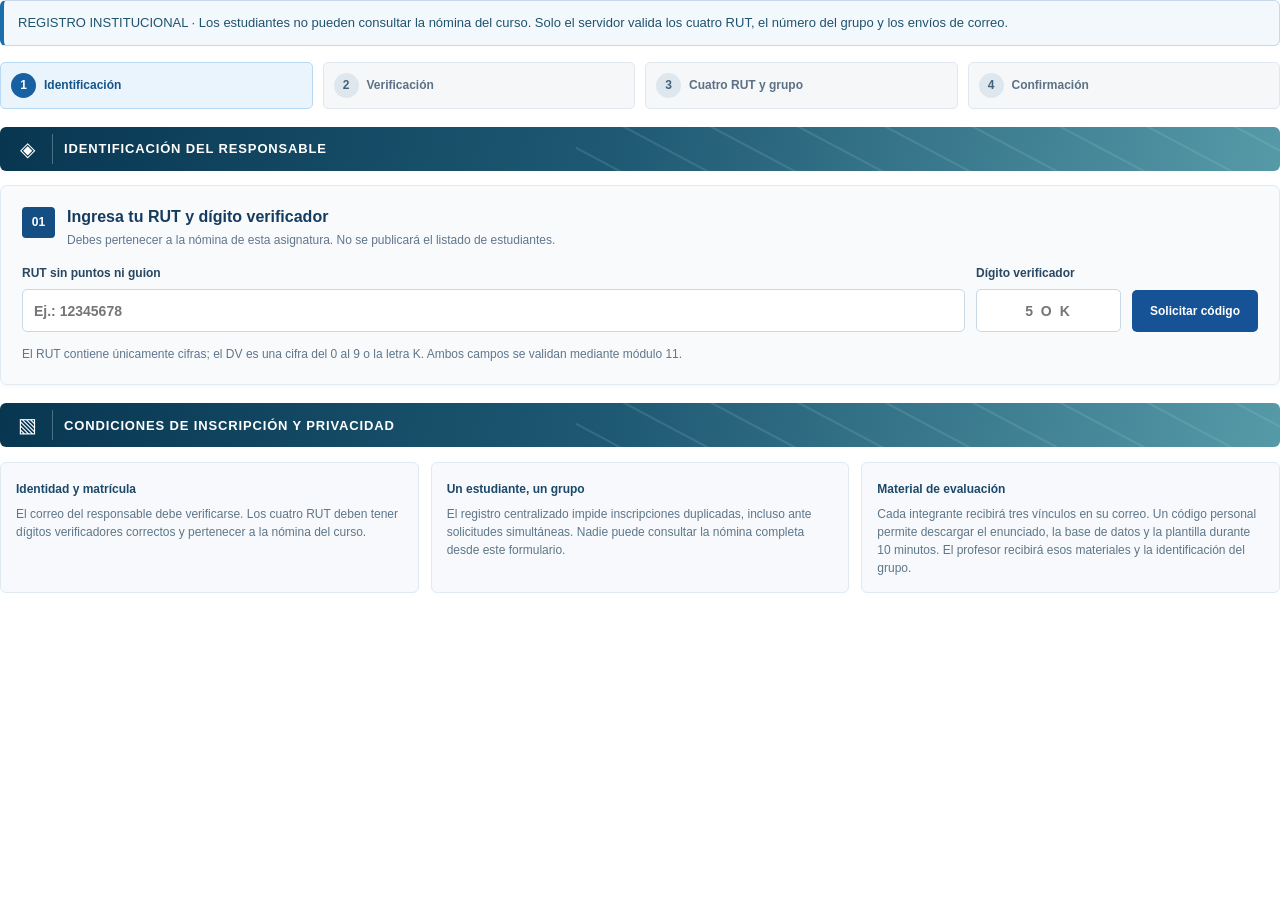
==== tareaIA/index.html @ 5bbf3d5a "Servir el portal EST-001 A bajo la dirección original de Moodle" ====
<!doctype html>
<html lang="es-CL">
<head>
  <meta charset="utf-8" />
  <meta name="viewport" content="width=device-width,initial-scale=1" />
  <meta name="theme-color" content="#164b9d" />
  <meta name="robots" content="noindex,nofollow" />
  <meta name="description" content="Inscripción de grupos para Estadística Descriptiva, MAT007A25, paralelo 300. Validación privada por RUT y DV." />
  <title>Inscripción de grupos | Estadística Descriptiva · UTFSM</title>
  <link rel="stylesheet" href="assets/style.css" />
  <link rel="stylesheet" href="assets/carga.css" />

<style>
/* Formulario para incrustar en Moodle: la plataforma ya aporta cabecera,
   navegación, título de curso y contenedor visual. */
html { background:transparent!important; scroll-behavior:auto; width:100%; min-width:0; }
body { margin:0!important; background:transparent!important; width:100%; min-width:0; }
.wrapper { max-width:none!important; width:100%!important; min-width:0!important; margin:0!important; padding:0!important; }
.page { width:100%!important; max-width:none!important; min-width:0!important; background:transparent!important; border:0!important; border-radius:0!important;
        box-shadow:none!important; padding:0!important; }
.info-note { margin-top:0!important; }
.stepper { margin:16px 0 8px; }
.section { margin-top:18px; }
.section:last-child { margin-bottom:6px; }
@media(max-width:770px) {
  .stepper { gap:6px; }
  .panel { padding:14px; }
}
</style>
</head>
<body class="moodle-content">
<main class="wrapper" aria-label="Formulario de inscripción de grupos">
<div class="page">
    <div class="info-note" id="modeNotice" role="status"></div>
    <div class="stepper" aria-label="Etapas de la inscripción"><div class="step now" id="step1"><b>1</b><span>Identificación</span></div><div class="step" id="step2"><b>2</b><span>Verificación</span></div><div class="step" id="step3"><b>3</b><span>Cuatro RUT y grupo</span></div><div class="step" id="step4"><b>4</b><span>Confirmación</span></div></div>
    <div class="carga-curso" id="carga" role="status" aria-live="polite" aria-atomic="true"></div>
    <section class="section" id="authSection" aria-labelledby="titleAuth"><div class="section-band"><span class="band-icon" aria-hidden="true">◈</span><h2 id="titleAuth">Identificación del responsable</h2></div>
      <div class="panel" id="authPanel">
        <div class="panel-heading"><span class="counter">01</span><div><h3>Ingresa tu RUT y dígito verificador</h3><p>Debes pertenecer a la nómina de esta asignatura. No se publicará el listado de estudiantes.</p></div></div>
        <form id="authForm" novalidate><div class="login-fields"><label class="control">RUT sin puntos ni guion<input id="loginNumero" class="field" type="text" inputmode="numeric" autocomplete="off" maxlength="8" placeholder="Ej.: 12345678" aria-describedby="rutHelp" required /></label><label class="control dv-control">Dígito verificador<input id="loginDV" class="field dv-field" type="text" inputmode="text" autocapitalize="characters" maxlength="1" placeholder="5 o K" required /></label><button id="sendCodeBtn" class="btn primary" type="submit">Solicitar código</button></div></form>
        <p class="minor" id="rutHelp">El RUT contiene únicamente cifras; el DV es una cifra del 0 al 9 o la letra K. Ambos campos se validan mediante módulo 11.</p>
      </div>
      <div class="panel hidden" id="otpPanel"><div class="panel-heading"><span class="counter">02</span><div><h3>Verificación mediante correo electrónico</h3><p>Si el RUT figura en el curso, se enviará un código al correo registrado. No se revela la dirección.</p></div></div><form id="otpForm"><div class="otp-line"><label class="control">Código de seis dígitos<input class="field otp" id="otpCode" type="text" inputmode="numeric" maxlength="6" autocomplete="one-time-code" placeholder="000000" required /></label><button class="btn primary" type="submit" id="verifyBtn">Verificar e ingresar</button></div></form><button class="text-button" type="button" id="backLogin">Cambiar RUT</button></div>
    </section>
    <div id="flash" class="message" role="alert" aria-live="polite"></div>
    <section class="section hidden" id="enrollment" aria-labelledby="titleEnroll"><div class="section-band"><span class="band-icon" aria-hidden="true">▤</span><h2 id="titleEnroll">Integrantes y número de grupo</h2></div>
      <div class="actor"><span class="actor-circle" aria-hidden="true">✓</span><div><b id="actorName">Responsable verificado</b><span>Correo validado · primer integrante asignado automáticamente</span></div></div>
      <div class="panel">
        <div class="panel-heading"><span class="counter">03</span><div><h3>Identifica a los cuatro estudiantes mediante RUT–DV</h3><p>Todos los integrantes deben estar matriculados y no pertenecer ya a otro grupo. No se muestran nombres ni estados individuales.</p></div></div>
        <div class="member-table" role="group" aria-label="RUT de los cuatro integrantes">
          <div class="member-head"><span>Integrante</span><span>RUT (solo números)</span><span>DV</span><span>Validación</span></div>
          <div class="member-row lead" data-index="0"><span class="member-label"><b>01</b> Responsable</span><label><span class="sr-only">RUT integrante 1</span><input class="field member-number" type="text" inputmode="numeric" maxlength="8" readonly aria-readonly="true" /></label><label><span class="sr-only">DV integrante 1</span><input class="field member-dv" type="text" maxlength="1" readonly aria-readonly="true" /></label><span class="dv-status status-success">Verificado</span></div>
          <div class="member-row" data-index="1"><span class="member-label"><b>02</b> Integrante</span><label><span class="sr-only">RUT integrante 2</span><input class="field member-number" type="text" inputmode="numeric" maxlength="8" autocomplete="off" placeholder="Sin puntos" /></label><label><span class="sr-only">DV integrante 2</span><input class="field member-dv" type="text" inputmode="text" autocapitalize="characters" maxlength="1" placeholder="DV" /></label><span class="dv-status status-neutral">Pendiente</span></div>
          <div class="member-row" data-index="2"><span class="member-label"><b>03</b> Integrante</span><label><span class="sr-only">RUT integrante 3</span><input class="field member-number" type="text" inputmode="numeric" maxlength="8" autocomplete="off" placeholder="Sin puntos" /></label><label><span class="sr-only">DV integrante 3</span><input class="field member-dv" type="text" inputmode="text" autocapitalize="characters" maxlength="1" placeholder="DV" /></label><span class="dv-status status-neutral">Pendiente</span></div>
          <div class="member-row" data-index="3"><span class="member-label"><b>04</b> Integrante</span><label><span class="sr-only">RUT integrante 4</span><input class="field member-number" type="text" inputmode="numeric" maxlength="8" autocomplete="off" placeholder="Sin puntos" /></label><label><span class="sr-only">DV integrante 4</span><input class="field member-dv" type="text" inputmode="text" autocapitalize="characters" maxlength="1" placeholder="DV" /></label><span class="dv-status status-neutral">Pendiente</span></div>
        </div><div class="lower-line"><span id="counterText">1 de 4 RUT válidos</span><span class="privacy-inline">La matrícula y las inscripciones se comprobarán en el servidor al confirmar</span></div>
      </div>
      <div class="panel"><div class="panel-heading"><span class="counter">04</span><div><h3>Selecciona el número del grupo</h3><p>Un grupo reservado se deshabilita automáticamente. Los números no muestran información de sus integrantes.</p></div></div><div class="group-grid"><label class="control">Número de grupo<select id="groupSelect" class="field"><option value="">Seleccionar grupo...</option></select></label><div class="group-description"><span class="detail-label">CASO ASOCIADO</span><strong id="assignmentName">Selecciona un grupo</strong><p id="assignmentHint">Al completar la inscripción recibirás los vínculos a los tres materiales de tu grupo.</p></div></div><label class="consent"><input type="checkbox" id="acceptTerms"/><span>Declaro que los cuatro integrantes conocen y aceptan formar parte de este grupo y que he revisado cuidadosamente los RUT ingresados.</span></label><div class="form-actions"><button id="registerBtn" class="btn primary" disabled type="button">Confirmar inscripción del grupo</button><button type="button" class="btn secondary" id="refreshGroups">Actualizar disponibilidad</button></div></div>
    </section>
    <section class="result hidden" id="result" aria-live="polite"><div class="success-mark">✓</div><h2 id="resultTitle">Inscripción registrada</h2><p id="resultDetail"></p><div class="result-summary" id="resultSummary"></div><p class="minor" id="resultEmails"></p><div class="form-actions"><a hidden id="materialsLink" href="materiales.html" target="_blank" rel="noopener noreferrer">Acceder a los materiales de mi grupo</a><button id="previewMailBtn" type="button" class="btn secondary hidden">Ver simulación de correos</button><button id="demoReset" type="button" class="btn ghost hidden">Reiniciar solo la demostración</button></div></section>
    <section class="section"><div class="section-band"><span class="band-icon" aria-hidden="true">▧</span><h2>Condiciones de inscripción y privacidad</h2></div><div class="rules"><div><strong>Identidad y matrícula</strong><p>El correo del responsable debe verificarse. Los cuatro RUT deben tener dígitos verificadores correctos y pertenecer a la nómina del curso.</p></div><div><strong>Un estudiante, un grupo</strong><p>El registro centralizado impide inscripciones duplicadas, incluso ante solicitudes simultáneas. Nadie puede consultar la nómina completa desde este formulario.</p></div><div><strong>Material de evaluación</strong><p>Cada integrante recibirá tres vínculos en su correo. Un código personal permite descargar el enunciado, la base de datos y la plantilla durante 10 minutos. El profesor recibirá esos materiales y la identificación del grupo.</p></div></div></section>
</div>
</main>
<div id="modal" class="modal hidden" role="dialog" aria-modal="true" aria-labelledby="modalTitle"><div class="modal-card"><div class="modal-title"><h2 id="modalTitle">Notificaciones simuladas</h2><button type="button" id="closeModal" class="close" aria-label="Cerrar">×</button></div><pre id="modalText"></pre></div></div>
<script src="assets/config.js"></script>
<script src="assets/carga.js"></script>
<script src="assets/app.js?v=3"></script>
<script>
/* EST001A v1: comunicación de altura con el contenedor Moodle.
   Solo se transmite una dimensión (px); nunca datos personales del formulario. */
(function () {
  'use strict';
  if (window.parent === window) return; // vista independiente en GitHub Pages

  var CHANNEL = 'EST001A_MOODLE_IFRAME_V1';
  var content = document.querySelector('main.wrapper');
  if (!content) return;

  var scheduled = false;
  var lastHeight = 0;
  var requested = false;
  var targetOrigin = '*';
  try {
    if (document.referrer) targetOrigin = new URL(document.referrer).origin;
  } catch (_) {}

  function measureHeight() {
    // Medir el contenido y NO la altura del viewport del iframe:
    // evita bucles de crecimiento al modificar la altura desde Moodle.
    var bottom = content.getBoundingClientRect().bottom + window.scrollY;
    return Math.max(180, Math.min(32000, Math.ceil(bottom + 16)));
  }

  function report(force) {
    scheduled = false;
    var h = measureHeight();
    if (!force && Math.abs(h - lastHeight) < 2) return;
    lastHeight = h;
    window.parent.postMessage({channel: CHANNEL, type: 'height', height: h}, targetOrigin);
  }

  function queue(force) {
    requested = requested || !!force;
    if (scheduled) return;
    scheduled = true;
    requestAnimationFrame(function () {
      var fresh = requested;
      requested = false;
      report(fresh);
    });
  }

  // Solicitudes del padre en el momento de cargar o cambiar el ancho.
  window.addEventListener('message', function (event) {
    if (event.source !== window.parent) return;
    if (!event.data || event.data.channel !== CHANNEL || event.data.type !== 'request-height') return;
    if (targetOrigin !== '*' && event.origin !== targetOrigin) return;
    queue(true);
  });

  window.addEventListener('load', function () { queue(true); });
  window.addEventListener('resize', function () { queue(true); });
  window.addEventListener('orientationchange', function () { queue(true); });
  document.addEventListener('DOMContentLoaded', function () { queue(true); });

  if (window.ResizeObserver) {
    var resizeObserver = new ResizeObserver(function () { queue(false); });
    resizeObserver.observe(content);
    var page = content.querySelector('.page');
    if (page) resizeObserver.observe(page);
  }
  if (window.MutationObserver) {
    var mutations = new MutationObserver(function () { queue(false); });
    mutations.observe(content, {subtree:true, childList:true,
      attributes:true, attributeFilter:['class', 'style', 'hidden', 'aria-expanded']});
  }
  if (document.fonts && document.fonts.ready) {
    document.fonts.ready.then(function () { queue(true); });
  }
  queue(true);
})();
</script>
</body>
</html>
---- tareaIA/assets/style.css ----
:root{--navy:#0c3053;--nav:#184ea4;--ink:#21354e;--muted:#62768c;--line:#dbe4ef;--soft:#f5f7fb;--teal:#4e98a5;--green:#13744d;--error:#ab3e3d;--bg:#f2f3f8}*{box-sizing:border-box}html{scroll-behavior:smooth}body{margin:0;background:var(--bg);font-family:Arial,Helvetica,sans-serif;color:var(--ink);font-size:14px;line-height:1.5}button,input,select{font:inherit}button{cursor:pointer}button:disabled{cursor:not-allowed;opacity:.53}input:focus,select:focus,button:focus-visible{outline:3px solid #94c7fa;outline-offset:2px}label{display:block}.hidden{display:none!important}.sr-only{position:absolute;width:1px;height:1px;padding:0;margin:-1px;overflow:hidden;clip:rect(0,0,0,0);white-space:nowrap;border:0}
.institution{background:#fff;box-shadow:0 1px 3px #1f304917}.institution-inner{max-width:1170px;min-height:53px;margin:0 auto;padding:7px 18px;display:flex;align-items:center;gap:29px}.brand{display:flex;align-items:center;gap:10px;min-width:190px}.mark{width:39px;height:38px;border:1px solid #285077;display:grid;grid-template-columns:repeat(2,1fr);grid-template-rows:repeat(2,1fr);flex-shrink:0;gap:1px;background:#fff;padding:2px;font:bold 11px Georgia,serif;text-align:center}.mark span{display:grid;place-items:center;background:#ffd447}.mark span:nth-child(2){background:#cc3348;color:#fff}.mark span:nth-child(3){background:#4b8cb7;color:#fff}.mark span:nth-child(4){background:#fff}.brand-name{font:bold 11px/1.1 Georgia,serif;letter-spacing:.3px}.top-context,.user-context{color:#536275;font-size:12px}.user-context{margin-left:auto}.nav{background:var(--nav);color:#fff}.nav-inner{max-width:1170px;margin:auto;padding:0 21px;display:flex;gap:25px}.nav-inner span{padding:9px 0;white-space:nowrap;font-size:12px}.nav-active{border-bottom:3px solid #fff;font-weight:bold}
.wrapper{max-width:1080px;margin:22px auto 50px;padding:0 16px}.course-heading{font-size:18px;letter-spacing:-.2px;margin:0 0 15px;font-weight:750;color:#232d3a}.course-heading span{font-weight:500;color:#647485;font-size:14px}.page{background:#fff;border:1px solid #e7edf4;border-radius:8px;padding:24px 24px 10px;box-shadow:0 3px 12px #263e5d08}.tabs{display:flex;gap:24px;border-bottom:1px solid #dfe8f0;margin-bottom:23px}.tab{padding:0 0 12px;color:#6b819a;font-size:12px}.tab.selected{font-weight:bold;color:#145195;border-bottom:3px solid #276cae;margin-bottom:-1px}.hero{position:relative;background:linear-gradient(108deg,#071e39,#123f69 62%,#286c85);border-radius:8px;padding:37px 36px;overflow:hidden;min-height:181px;color:white}.hero:before{content:"";position:absolute;inset:0;opacity:.17;background:repeating-linear-gradient(28deg,transparent 0 25px,#c4eef5 26px 27px,transparent 28px 53px),repeating-linear-gradient(-28deg,transparent 0 36px,#bfe5ef 37px 38px,transparent 39px 70px)}.hero:after{content:"";position:absolute;top:0;right:0;width:92px;height:7px;background:linear-gradient(90deg,#f8bc38 0 33%,#bf3143 33% 67%,#2381c5 67%)}.hero-inner{position:relative;z-index:1}.small-uppercase{font-size:10px;letter-spacing:2px;opacity:.78;font-weight:700}.hero h2{font:800 37px/1.08 Arial,sans-serif;letter-spacing:-.9px;margin:13px 0 8px}.hero p{margin:0;color:#d9e7f1;font-size:14px}.hero-big{font-weight:800;font-size:150px;position:absolute;right:32px;bottom:-42px;opacity:.11}.hero-tags{display:flex;flex-wrap:wrap;gap:7px;margin-top:22px}.hero-tags span{background:#eaf6fb21;border:1px solid #d6e8f344;border-radius:18px;padding:3px 9px;font-size:11px}
.info-note{margin-top:20px;border:1px solid #c5d9eb;border-left:4px solid #1c6eaa;background:#f3f8fd;border-radius:6px;padding:12px 14px;font-size:13px;color:#1f536e}.info-note.test{border-color:#e9d6a0;border-left-color:#e6ac29;background:#fffbf1;color:#785a12}.stepper{display:grid;grid-template-columns:repeat(4,1fr);gap:10px;margin:21px 0}.step{min-width:0;display:flex;align-items:center;gap:8px;padding:10px;background:#f5f7f9;border:1px solid #e0e7f0;color:#5c7185;border-radius:5px;font-weight:bold;font-size:12px}.step b{border-radius:50%;background:#dfe7ee;color:#41627a;display:grid;place-items:center;width:25px;height:25px;flex-shrink:0}.step.now{background:#eaf4fd;border-color:#b6d9f5;color:#155488}.step.now b{background:#1760a1;color:white}.step.done{background:#edf9f3;border-color:#b8dec9;color:#18714a}.step.done b{background:#19764f;color:#fff}.section{margin-top:22px}.section-band{display:flex;align-items:center;gap:11px;min-height:36px;position:relative;border-radius:6px;background:linear-gradient(100deg,#083651,#1e5973 48%,#569aa8);padding:7px 15px;overflow:hidden;color:#fff}.section-band:after{content:"";position:absolute;inset:0 0 0 45%;background:repeating-linear-gradient(28deg,transparent 0 19px,#b2d9df27 20px 21px,transparent 22px 41px);pointer-events:none}.section-band h2{z-index:1;margin:0;font-family:'Arial Narrow',Arial,sans-serif;font-stretch:condensed;font-size:13px;text-transform:uppercase;letter-spacing:.85px}.band-icon{z-index:1;display:grid;place-items:center;font-size:20px;min-width:38px;border-right:1px solid #ffffff47;padding-right:12px}.panel{background:#f8fafc;border:1px solid #e2eaf2;border-radius:7px;margin:14px 0 0;padding:21px;box-shadow:0 2px 5px #15283e09}.panel-heading{display:flex;align-items:flex-start;gap:12px;margin-bottom:15px}.counter{display:grid;place-items:center;background:#144e82;color:white;font-size:12px;font-weight:800;width:33px;height:31px;border-radius:4px;flex-shrink:0}.panel h3{font-size:16px;line-height:1.24;color:#153b5f;margin:0 0 5px}.panel-heading p{font-size:12px;color:var(--muted);margin:0}.login-fields{display:flex;gap:11px;align-items:end;flex-wrap:wrap}.control{font-size:12px;font-weight:bold;color:#294760;flex:1;min-width:160px}.dv-control{flex:0 0 145px;min-width:100px}.field{width:100%;height:43px;display:block;border:1px solid #c9d8e5;color:#1a3954;border-radius:5px;background:#fff;padding:10px 11px;margin-top:7px;font-size:14px}.field[readonly]{background:#ecf3fa;color:#255276;font-weight:700}.dv-field{text-align:center;letter-spacing:2px;text-transform:uppercase}.btn{border:1px solid transparent;padding:11px 17px;border-radius:5px;font-size:12px;font-weight:800;line-height:1.5;transition:background .12s}.btn.primary{background:#155296;color:#fff}.btn.primary:not(:disabled):hover{background:#0c3e76}.btn.secondary{background:#e6f0fb;color:#12538c;border-color:#c7dbe9}.btn.ghost{background:#fff;color:#245277;border-color:#c5d7e6}.minor{font-size:12px;color:#61768b;margin:13px 0 0}.otp-line{display:flex;gap:12px;align-items:end;flex-wrap:wrap}.otp-line .control{max-width:290px}.otp{letter-spacing:5px;font-weight:800;font-size:18px}.text-button{background:none;border:0;text-decoration:underline;color:#1f6daa;margin-top:13px;padding:0;font-size:12px}.message{display:none;padding:13px 14px;margin:14px 0;border-radius:6px;font-size:13px}.message.show{display:block}.message.error{background:#fff0f0;border:1px solid #efc7c7;color:#903b3b}.message.info{background:#ecf5ff;border:1px solid #c6dff4;color:#2a5676}.message.success{background:#f0fbf6;border:1px solid #b7e1ca;color:#156b49}
.actor{margin-top:14px;padding:12px 17px;border-radius:6px;display:flex;align-items:center;gap:13px;background:#e8f5fb;border:1px solid #bfe0ed}.actor-circle{width:35px;height:35px;display:grid;place-items:center;background:#d0e9f3;color:#175a74;font-weight:900;border-radius:50%}.actor b{display:block;color:#184765}.actor span{display:block;color:#658296;font-size:11px}.member-table{border:1px solid #dce6ef;background:#fff;border-radius:7px;overflow:hidden}.member-head,.member-row{display:grid;grid-template-columns:minmax(122px,1.1fr) minmax(128px,2fr) minmax(74px,.6fr) minmax(100px,1.25fr);align-items:center;column-gap:14px;padding:9px 12px}.member-head{background:#ecf3f8;color:#42637a;font-size:11px;text-transform:uppercase;font-weight:800}.member-row{border-top:1px solid #e9eff5}.member-row.lead{background:#f5fbff}.member-label{font-size:12px;white-space:nowrap}.member-label b{display:inline-grid;place-items:center;background:#e2edf6;color:#285e7f;border-radius:5px;padding:4px 6px;margin-right:6px}.member-row .field{margin:0;height:40px}.member-dv{text-align:center;text-transform:uppercase}.dv-status{font-size:12px;white-space:nowrap}.status-success{color:#14724b;font-weight:700}.status-error{color:#b04040;font-weight:700}.status-neutral{color:#7a8b9a}.lower-line{margin-top:10px;display:flex;align-items:center;justify-content:space-between;gap:12px}.lower-line span:first-child{font-weight:800;font-size:12px}.privacy-inline{color:#687b8e;font-size:11px}.group-grid{display:grid;grid-template-columns:250px minmax(0,1fr);gap:15px;align-items:stretch}.group-description{background:white;border:1px solid #dbe7f0;padding:13px 16px;border-radius:6px}.detail-label{display:block;color:#527c93;font-size:10px;letter-spacing:1px;font-weight:900}.group-description strong{display:block;margin-top:5px;color:#143a5a;font-size:14px}.group-description p{font-size:12px;color:#637789;margin:4px 0 0}.consent{margin:18px 0;display:flex;align-items:flex-start;gap:10px;color:#365268;font-size:12px}.consent input{accent-color:#165b9b;min-width:17px;height:17px;margin:2px 0}.form-actions{display:flex;flex-wrap:wrap;align-items:center;gap:10px}.result{background:#f7fcf9;border:1px solid #b6dec8;margin-top:25px;padding:24px;border-radius:7px}.success-mark{width:35px;height:35px;background:#178453;border-radius:50%;color:#fff;display:grid;place-items:center;font-size:21px;font-weight:bold}.result h2{color:#146b46;font-size:21px;margin:11px 0 5px}.result p{font-size:13px}.result-summary{border:1px solid #d8e7de;background:#fff;border-radius:6px;padding:13px;margin:12px 0;font-weight:700}.rules{display:grid;grid-template-columns:repeat(3,1fr);gap:12px;margin:15px 0 28px}.rules>div{background:#f7f9fc;border:1px solid #e1e9f1;border-radius:6px;padding:15px}.rules strong{color:#1c496a;font-size:12px}.rules p{font-size:12px;color:#5e7689;margin:6px 0 0}.footer{padding:14px 3px 13px;border-top:1px solid #edf0f4;display:flex;justify-content:space-between;gap:12px;flex-wrap:wrap;font-size:11px;color:#8792a1}.modal{position:fixed;inset:0;background:#071e35ac;z-index:15;display:flex;align-items:center;justify-content:center;padding:16px}.modal-card{width:min(690px,100%);max-height:90vh;overflow:auto;background:white;border-radius:8px;padding:20px}.modal-title{display:flex;justify-content:space-between;align-items:center;gap:10px}.modal-title h2{font-size:18px;margin:0}.close{font-size:25px;background:none;border:0;padding:0 6px}.modal pre{white-space:pre-wrap;word-wrap:break-word;font:12px/1.6 ui-monospace,Consolas,monospace;background:#f4f7fa;padding:16px;border-radius:4px}
@media(max-width:770px){.user-context{display:none}.institution-inner{gap:15px}.top-context{font-size:11px}.wrapper{padding:0 9px}.page{padding:12px}.course-heading{font-size:15px}.course-heading span{display:block;font-size:12px}.hero{padding:28px 21px}.hero h2{font-size:31px}.hero-big{display:none}.steps{gap:6px}.stepper .step{padding:7px;font-size:10px}.stepper .step b{width:21px;height:21px}.section-band h2{font-size:12px}.panel{padding:14px}.member-head,.member-row{grid-template-columns:minmax(90px,1fr) minmax(95px,1.5fr) 60px;gap:7px;padding:9px 8px}.member-head>span:last-child{display:none}.member-row .dv-status{grid-column:2/4;margin-top:0;font-size:11px}.member-label{font-size:10px}.member-label b{padding:2px 4px;margin-right:3px}.group-grid{grid-template-columns:1fr}.rules{grid-template-columns:1fr}.lower-line{flex-direction:column;align-items:start}.hero-tags span{font-size:10px}.top-context{display:none}.step span{display:none}.step{justify-content:center}}@media(max-width:460px){.nav-inner{gap:14px;overflow:auto}.nav-inner span{font-size:11px}.brand{min-width:unset}.brand-name{font-size:9px}.hero h2{font-size:27px}.dv-control{flex:1 1 105px}.login-fields .btn{width:100%}.panel-heading p{font-size:11px}}
---- tareaIA/assets/carga.css ----
.carga-curso:empty { margin: 0; padding: 0; }
.carga-curso:not(:empty):not(.carga-en-boton) {
  display: flex;
  align-items: center;
  gap: .65rem;
  margin: .85rem 0;
  color: #164f64;
  font-weight: 600;
}
.carga-en-boton {
  position: absolute;
  width: 1px;
  height: 1px;
  overflow: hidden;
  clip-path: inset(50%);
  white-space: nowrap;
}
button[aria-busy="true"]:disabled { cursor: wait; opacity: 1; }
button[aria-busy="true"]::before,
.carga-curso:not(:empty):not(.carga-en-boton)::before {
  content: "";
  display: inline-block;
  box-sizing: border-box;
  width: 1em;
  height: 1em;
  flex: none;
  border: 2px solid currentColor;
  border-right-color: transparent;
  border-radius: 50%;
  animation: curso-giro .8s linear infinite;
}
button[aria-busy="true"]::before { margin-inline-end: .55em; vertical-align: -.13em; }
@keyframes curso-giro { to { transform: rotate(360deg); } }
@media (prefers-reduced-motion: reduce) {
  button[aria-busy="true"]::before, .carga-curso::before { animation: none !important; }
}
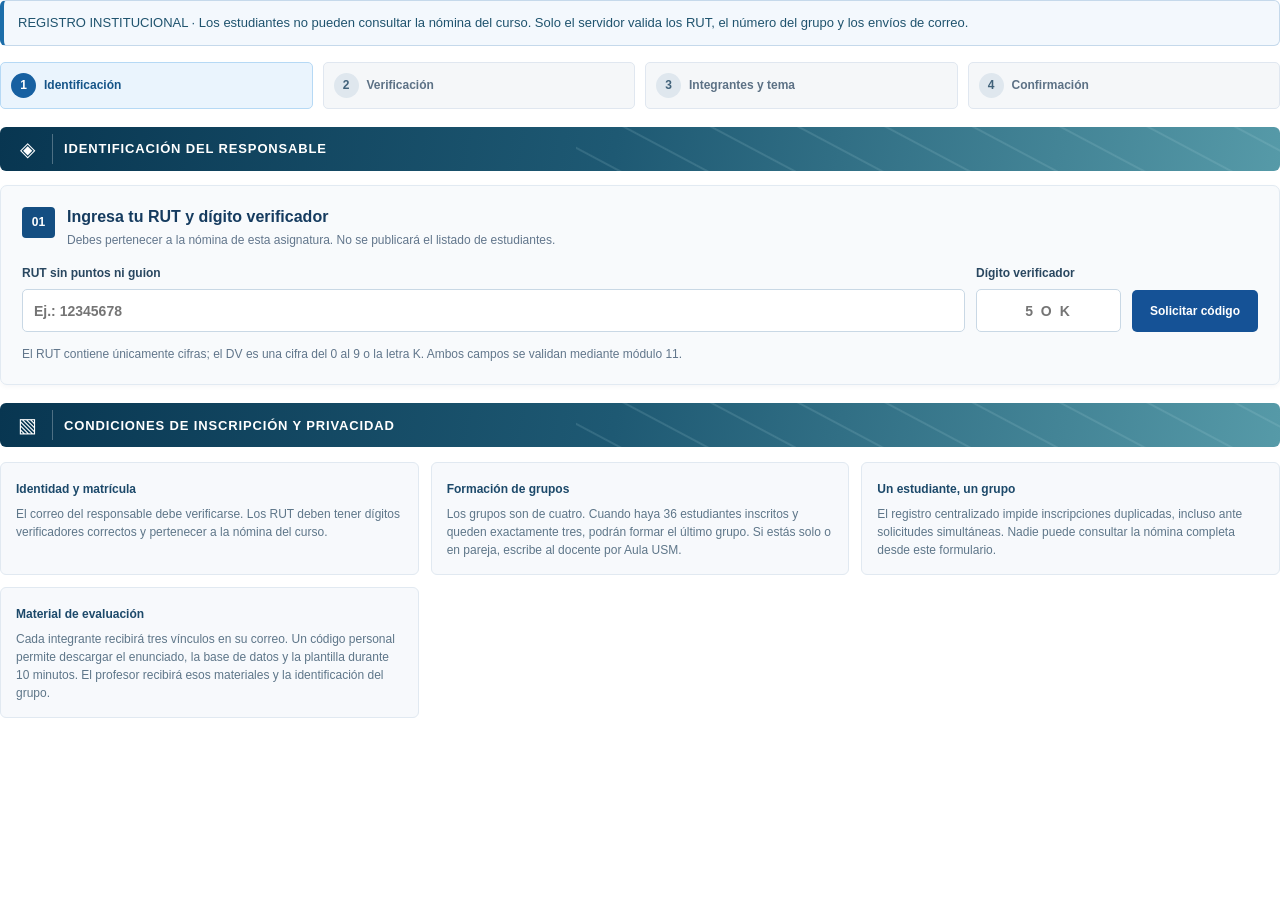
==== commit 9dd820c2: "Habilitar el último trío solo con 36 estudiantes inscritos y tres pendientes" ====
--- a/tareaIA/index.html
+++ b/tareaIA/index.html
@@ -32,7 +32,7 @@
 <main class="wrapper" aria-label="Formulario de inscripción de grupos">
 <div class="page">
     <div class="info-note" id="modeNotice" role="status"></div>
-    <div class="stepper" aria-label="Etapas de la inscripción"><div class="step now" id="step1"><b>1</b><span>Identificación</span></div><div class="step" id="step2"><b>2</b><span>Verificación</span></div><div class="step" id="step3"><b>3</b><span>Cuatro RUT y grupo</span></div><div class="step" id="step4"><b>4</b><span>Confirmación</span></div></div>
+    <div class="stepper" aria-label="Etapas de la inscripción"><div class="step now" id="step1"><b>1</b><span>Identificación</span></div><div class="step" id="step2"><b>2</b><span>Verificación</span></div><div class="step" id="step3"><b>3</b><span>Integrantes y tema</span></div><div class="step" id="step4"><b>4</b><span>Confirmación</span></div></div>
     <div class="carga-curso" id="carga" role="status" aria-live="polite" aria-atomic="true"></div>
     <section class="section" id="authSection" aria-labelledby="titleAuth"><div class="section-band"><span class="band-icon" aria-hidden="true">◈</span><h2 id="titleAuth">Identificación del responsable</h2></div>
       <div class="panel" id="authPanel">
@@ -46,8 +46,8 @@
     <section class="section hidden" id="enrollment" aria-labelledby="titleEnroll"><div class="section-band"><span class="band-icon" aria-hidden="true">▤</span><h2 id="titleEnroll">Integrantes y número de grupo</h2></div>
       <div class="actor"><span class="actor-circle" aria-hidden="true">✓</span><div><b id="actorName">Responsable verificado</b><span>Correo validado · primer integrante asignado automáticamente</span></div></div>
       <div class="panel">
-        <div class="panel-heading"><span class="counter">03</span><div><h3>Identifica a los cuatro estudiantes mediante RUT–DV</h3><p>Todos los integrantes deben estar matriculados y no pertenecer ya a otro grupo. No se muestran nombres ni estados individuales.</p></div></div>
-        <div class="member-table" role="group" aria-label="RUT de los cuatro integrantes">
+        <div class="panel-heading"><span class="counter">03</span><div><h3>Identifica a los integrantes del grupo</h3><p id="groupRule"></p><p>Todos los integrantes deben estar matriculados y no pertenecer ya a otro grupo. No se muestran nombres ni estados individuales.</p></div></div>
+        <div class="member-table" role="group" aria-label="RUT de los integrantes">
           <div class="member-head"><span>Integrante</span><span>RUT (solo números)</span><span>DV</span><span>Validación</span></div>
           <div class="member-row lead" data-index="0"><span class="member-label"><b>01</b> Responsable</span><label><span class="sr-only">RUT integrante 1</span><input class="field member-number" type="text" inputmode="numeric" maxlength="8" readonly aria-readonly="true" /></label><label><span class="sr-only">DV integrante 1</span><input class="field member-dv" type="text" maxlength="1" readonly aria-readonly="true" /></label><span class="dv-status status-success">Verificado</span></div>
           <div class="member-row" data-index="1"><span class="member-label"><b>02</b> Integrante</span><label><span class="sr-only">RUT integrante 2</span><input class="field member-number" type="text" inputmode="numeric" maxlength="8" autocomplete="off" placeholder="Sin puntos" /></label><label><span class="sr-only">DV integrante 2</span><input class="field member-dv" type="text" inputmode="text" autocapitalize="characters" maxlength="1" placeholder="DV" /></label><span class="dv-status status-neutral">Pendiente</span></div>
@@ -55,16 +55,16 @@
           <div class="member-row" data-index="3"><span class="member-label"><b>04</b> Integrante</span><label><span class="sr-only">RUT integrante 4</span><input class="field member-number" type="text" inputmode="numeric" maxlength="8" autocomplete="off" placeholder="Sin puntos" /></label><label><span class="sr-only">DV integrante 4</span><input class="field member-dv" type="text" inputmode="text" autocapitalize="characters" maxlength="1" placeholder="DV" /></label><span class="dv-status status-neutral">Pendiente</span></div>
         </div><div class="lower-line"><span id="counterText">1 de 4 RUT válidos</span><span class="privacy-inline">La matrícula y las inscripciones se comprobarán en el servidor al confirmar</span></div>
       </div>
-      <div class="panel"><div class="panel-heading"><span class="counter">04</span><div><h3>Selecciona el número del grupo</h3><p>Un grupo reservado se deshabilita automáticamente. Los números no muestran información de sus integrantes.</p></div></div><div class="group-grid"><label class="control">Número de grupo<select id="groupSelect" class="field"><option value="">Seleccionar grupo...</option></select></label><div class="group-description"><span class="detail-label">CASO ASOCIADO</span><strong id="assignmentName">Selecciona un grupo</strong><p id="assignmentHint">Al completar la inscripción recibirás los vínculos a los tres materiales de tu grupo.</p></div></div><label class="consent"><input type="checkbox" id="acceptTerms"/><span>Declaro que los cuatro integrantes conocen y aceptan formar parte de este grupo y que he revisado cuidadosamente los RUT ingresados.</span></label><div class="form-actions"><button id="registerBtn" class="btn primary" disabled type="button">Confirmar inscripción del grupo</button><button type="button" class="btn secondary" id="refreshGroups">Actualizar disponibilidad</button></div></div>
+      <div class="panel"><div class="panel-heading"><span class="counter">04</span><div><h3>Selecciona el número del grupo</h3><p>Un grupo reservado se deshabilita automáticamente. Los números no muestran información de sus integrantes.</p></div></div><div class="group-grid"><label class="control">Número de grupo<select id="groupSelect" class="field"><option value="">Seleccionar grupo...</option></select></label><div class="group-description"><span class="detail-label">CASO ASOCIADO</span><strong id="assignmentName">Selecciona un grupo</strong><p id="assignmentHint">Al completar la inscripción recibirás los vínculos a los tres materiales de tu grupo.</p></div></div><label class="consent"><input type="checkbox" id="acceptTerms"/><span>Declaro que todos los integrantes conocen y aceptan formar parte de este grupo y que he revisado cuidadosamente los RUT ingresados.</span></label><div class="form-actions"><button id="registerBtn" class="btn primary" disabled type="button">Confirmar inscripción del grupo</button><button type="button" class="btn secondary" id="refreshGroups">Actualizar disponibilidad</button></div></div>
     </section>
     <section class="result hidden" id="result" aria-live="polite"><div class="success-mark">✓</div><h2 id="resultTitle">Inscripción registrada</h2><p id="resultDetail"></p><div class="result-summary" id="resultSummary"></div><p class="minor" id="resultEmails"></p><div class="form-actions"><a hidden id="materialsLink" href="materiales.html" target="_blank" rel="noopener noreferrer">Acceder a los materiales de mi grupo</a><button id="previewMailBtn" type="button" class="btn secondary hidden">Ver simulación de correos</button><button id="demoReset" type="button" class="btn ghost hidden">Reiniciar solo la demostración</button></div></section>
-    <section class="section"><div class="section-band"><span class="band-icon" aria-hidden="true">▧</span><h2>Condiciones de inscripción y privacidad</h2></div><div class="rules"><div><strong>Identidad y matrícula</strong><p>El correo del responsable debe verificarse. Los cuatro RUT deben tener dígitos verificadores correctos y pertenecer a la nómina del curso.</p></div><div><strong>Un estudiante, un grupo</strong><p>El registro centralizado impide inscripciones duplicadas, incluso ante solicitudes simultáneas. Nadie puede consultar la nómina completa desde este formulario.</p></div><div><strong>Material de evaluación</strong><p>Cada integrante recibirá tres vínculos en su correo. Un código personal permite descargar el enunciado, la base de datos y la plantilla durante 10 minutos. El profesor recibirá esos materiales y la identificación del grupo.</p></div></div></section>
+    <section class="section"><div class="section-band"><span class="band-icon" aria-hidden="true">▧</span><h2>Condiciones de inscripción y privacidad</h2></div><div class="rules"><div><strong>Identidad y matrícula</strong><p>El correo del responsable debe verificarse. Los RUT deben tener dígitos verificadores correctos y pertenecer a la nómina del curso.</p></div><div><strong>Formación de grupos</strong><p>Los grupos son de cuatro. Cuando haya 36 estudiantes inscritos y queden exactamente tres, podrán formar el último grupo. Si estás solo o en pareja, escribe al docente por Aula USM. </p></div><div><strong>Un estudiante, un grupo</strong><p>El registro centralizado impide inscripciones duplicadas, incluso ante solicitudes simultáneas. Nadie puede consultar la nómina completa desde este formulario.</p></div><div><strong>Material de evaluación</strong><p>Cada integrante recibirá tres vínculos en su correo. Un código personal permite descargar el enunciado, la base de datos y la plantilla durante 10 minutos. El profesor recibirá esos materiales y la identificación del grupo.</p></div></div></section>
 </div>
 </main>
 <div id="modal" class="modal hidden" role="dialog" aria-modal="true" aria-labelledby="modalTitle"><div class="modal-card"><div class="modal-title"><h2 id="modalTitle">Notificaciones simuladas</h2><button type="button" id="closeModal" class="close" aria-label="Cerrar">×</button></div><pre id="modalText"></pre></div></div>
 <script src="assets/config.js"></script>
 <script src="assets/carga.js"></script>
-<script src="assets/app.js?v=3"></script>
+<script src="assets/app.js?v=4"></script>
 <script>
 /* EST001A v1: comunicación de altura con el contenedor Moodle.
    Solo se transmite una dimensión (px); nunca datos personales del formulario. */
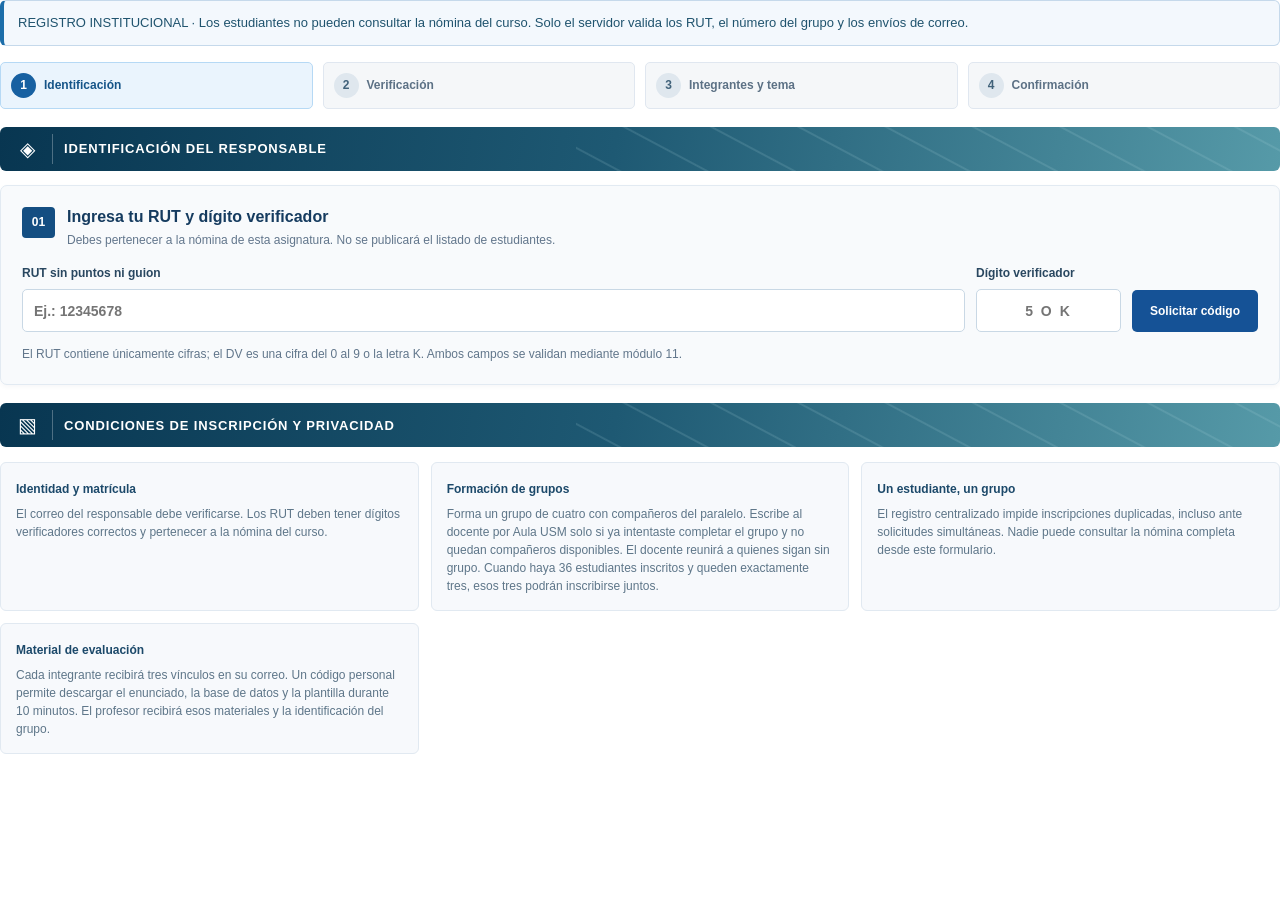
==== commit 569a5538: "Aclarar el contacto docente como último recurso para completar grupos de cuatro" ====
--- a/tareaIA/index.html
+++ b/tareaIA/index.html
@@ -58,13 +58,13 @@
       <div class="panel"><div class="panel-heading"><span class="counter">04</span><div><h3>Selecciona el número del grupo</h3><p>Un grupo reservado se deshabilita automáticamente. Los números no muestran información de sus integrantes.</p></div></div><div class="group-grid"><label class="control">Número de grupo<select id="groupSelect" class="field"><option value="">Seleccionar grupo...</option></select></label><div class="group-description"><span class="detail-label">CASO ASOCIADO</span><strong id="assignmentName">Selecciona un grupo</strong><p id="assignmentHint">Al completar la inscripción recibirás los vínculos a los tres materiales de tu grupo.</p></div></div><label class="consent"><input type="checkbox" id="acceptTerms"/><span>Declaro que todos los integrantes conocen y aceptan formar parte de este grupo y que he revisado cuidadosamente los RUT ingresados.</span></label><div class="form-actions"><button id="registerBtn" class="btn primary" disabled type="button">Confirmar inscripción del grupo</button><button type="button" class="btn secondary" id="refreshGroups">Actualizar disponibilidad</button></div></div>
     </section>
     <section class="result hidden" id="result" aria-live="polite"><div class="success-mark">✓</div><h2 id="resultTitle">Inscripción registrada</h2><p id="resultDetail"></p><div class="result-summary" id="resultSummary"></div><p class="minor" id="resultEmails"></p><div class="form-actions"><a hidden id="materialsLink" href="materiales.html" target="_blank" rel="noopener noreferrer">Acceder a los materiales de mi grupo</a><button id="previewMailBtn" type="button" class="btn secondary hidden">Ver simulación de correos</button><button id="demoReset" type="button" class="btn ghost hidden">Reiniciar solo la demostración</button></div></section>
-    <section class="section"><div class="section-band"><span class="band-icon" aria-hidden="true">▧</span><h2>Condiciones de inscripción y privacidad</h2></div><div class="rules"><div><strong>Identidad y matrícula</strong><p>El correo del responsable debe verificarse. Los RUT deben tener dígitos verificadores correctos y pertenecer a la nómina del curso.</p></div><div><strong>Formación de grupos</strong><p>Los grupos son de cuatro. Cuando haya 36 estudiantes inscritos y queden exactamente tres, podrán formar el último grupo. Si estás solo o en pareja, escribe al docente por Aula USM. </p></div><div><strong>Un estudiante, un grupo</strong><p>El registro centralizado impide inscripciones duplicadas, incluso ante solicitudes simultáneas. Nadie puede consultar la nómina completa desde este formulario.</p></div><div><strong>Material de evaluación</strong><p>Cada integrante recibirá tres vínculos en su correo. Un código personal permite descargar el enunciado, la base de datos y la plantilla durante 10 minutos. El profesor recibirá esos materiales y la identificación del grupo.</p></div></div></section>
+    <section class="section"><div class="section-band"><span class="band-icon" aria-hidden="true">▧</span><h2>Condiciones de inscripción y privacidad</h2></div><div class="rules"><div><strong>Identidad y matrícula</strong><p>El correo del responsable debe verificarse. Los RUT deben tener dígitos verificadores correctos y pertenecer a la nómina del curso.</p></div><div><strong>Formación de grupos</strong><p>Forma un grupo de cuatro con compañeros del paralelo. Escribe al docente por Aula USM solo si ya intentaste completar el grupo y no quedan compañeros disponibles. El docente reunirá a quienes sigan sin grupo. Cuando haya 36 estudiantes inscritos y queden exactamente tres, esos tres podrán inscribirse juntos.</p></div><div><strong>Un estudiante, un grupo</strong><p>El registro centralizado impide inscripciones duplicadas, incluso ante solicitudes simultáneas. Nadie puede consultar la nómina completa desde este formulario.</p></div><div><strong>Material de evaluación</strong><p>Cada integrante recibirá tres vínculos en su correo. Un código personal permite descargar el enunciado, la base de datos y la plantilla durante 10 minutos. El profesor recibirá esos materiales y la identificación del grupo.</p></div></div></section>
 </div>
 </main>
 <div id="modal" class="modal hidden" role="dialog" aria-modal="true" aria-labelledby="modalTitle"><div class="modal-card"><div class="modal-title"><h2 id="modalTitle">Notificaciones simuladas</h2><button type="button" id="closeModal" class="close" aria-label="Cerrar">×</button></div><pre id="modalText"></pre></div></div>
 <script src="assets/config.js"></script>
 <script src="assets/carga.js"></script>
-<script src="assets/app.js?v=4"></script>
+<script src="assets/app.js?v=5"></script>
 <script>
 /* EST001A v1: comunicación de altura con el contenedor Moodle.
    Solo se transmite una dimensión (px); nunca datos personales del formulario. */
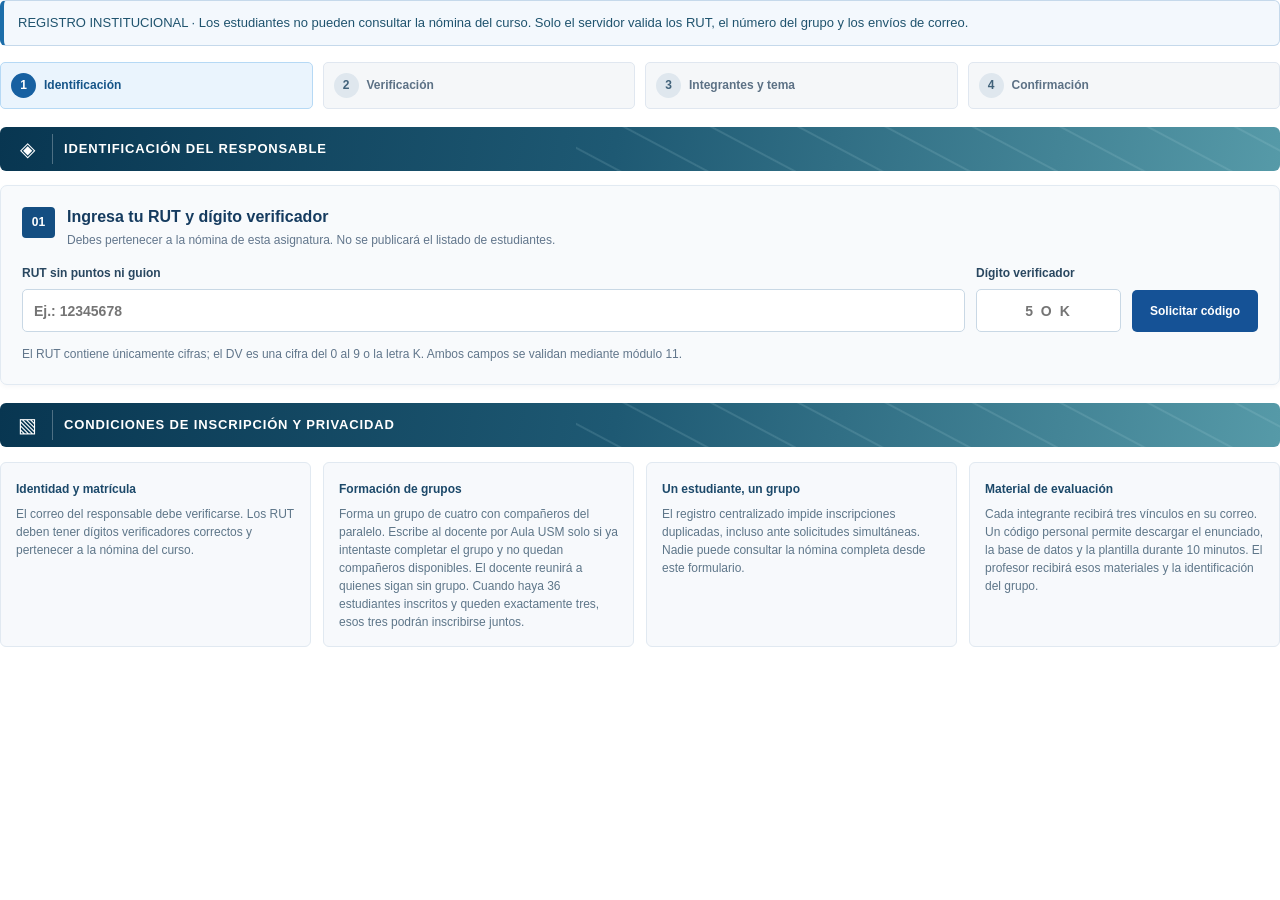
==== commit 239d441d: "Distribuir los cuatro cuadros de condiciones según el ancho del formulario" ====
--- a/tareaIA/index.html
+++ b/tareaIA/index.html
@@ -7,7 +7,7 @@
   <meta name="robots" content="noindex,nofollow" />
   <meta name="description" content="Inscripción de grupos para Estadística Descriptiva, MAT007A25, paralelo 300. Validación privada por RUT y DV." />
   <title>Inscripción de grupos | Estadística Descriptiva · UTFSM</title>
-  <link rel="stylesheet" href="assets/style.css" />
+  <link rel="stylesheet" href="assets/style.css?v=2" />
   <link rel="stylesheet" href="assets/carga.css" />
 
 <style>
@@ -58,7 +58,7 @@
       <div class="panel"><div class="panel-heading"><span class="counter">04</span><div><h3>Selecciona el número del grupo</h3><p>Un grupo reservado se deshabilita automáticamente. Los números no muestran información de sus integrantes.</p></div></div><div class="group-grid"><label class="control">Número de grupo<select id="groupSelect" class="field"><option value="">Seleccionar grupo...</option></select></label><div class="group-description"><span class="detail-label">CASO ASOCIADO</span><strong id="assignmentName">Selecciona un grupo</strong><p id="assignmentHint">Al completar la inscripción recibirás los vínculos a los tres materiales de tu grupo.</p></div></div><label class="consent"><input type="checkbox" id="acceptTerms"/><span>Declaro que todos los integrantes conocen y aceptan formar parte de este grupo y que he revisado cuidadosamente los RUT ingresados.</span></label><div class="form-actions"><button id="registerBtn" class="btn primary" disabled type="button">Confirmar inscripción del grupo</button><button type="button" class="btn secondary" id="refreshGroups">Actualizar disponibilidad</button></div></div>
     </section>
     <section class="result hidden" id="result" aria-live="polite"><div class="success-mark">✓</div><h2 id="resultTitle">Inscripción registrada</h2><p id="resultDetail"></p><div class="result-summary" id="resultSummary"></div><p class="minor" id="resultEmails"></p><div class="form-actions"><a hidden id="materialsLink" href="materiales.html" target="_blank" rel="noopener noreferrer">Acceder a los materiales de mi grupo</a><button id="previewMailBtn" type="button" class="btn secondary hidden">Ver simulación de correos</button><button id="demoReset" type="button" class="btn ghost hidden">Reiniciar solo la demostración</button></div></section>
-    <section class="section"><div class="section-band"><span class="band-icon" aria-hidden="true">▧</span><h2>Condiciones de inscripción y privacidad</h2></div><div class="rules"><div><strong>Identidad y matrícula</strong><p>El correo del responsable debe verificarse. Los RUT deben tener dígitos verificadores correctos y pertenecer a la nómina del curso.</p></div><div><strong>Formación de grupos</strong><p>Forma un grupo de cuatro con compañeros del paralelo. Escribe al docente por Aula USM solo si ya intentaste completar el grupo y no quedan compañeros disponibles. El docente reunirá a quienes sigan sin grupo. Cuando haya 36 estudiantes inscritos y queden exactamente tres, esos tres podrán inscribirse juntos.</p></div><div><strong>Un estudiante, un grupo</strong><p>El registro centralizado impide inscripciones duplicadas, incluso ante solicitudes simultáneas. Nadie puede consultar la nómina completa desde este formulario.</p></div><div><strong>Material de evaluación</strong><p>Cada integrante recibirá tres vínculos en su correo. Un código personal permite descargar el enunciado, la base de datos y la plantilla durante 10 minutos. El profesor recibirá esos materiales y la identificación del grupo.</p></div></div></section>
+    <section class="section condiciones-inscripcion"><div class="section-band"><span class="band-icon" aria-hidden="true">▧</span><h2>Condiciones de inscripción y privacidad</h2></div><div class="rules"><div><strong>Identidad y matrícula</strong><p>El correo del responsable debe verificarse. Los RUT deben tener dígitos verificadores correctos y pertenecer a la nómina del curso.</p></div><div><strong>Formación de grupos</strong><p>Forma un grupo de cuatro con compañeros del paralelo. Escribe al docente por Aula USM solo si ya intentaste completar el grupo y no quedan compañeros disponibles. El docente reunirá a quienes sigan sin grupo. Cuando haya 36 estudiantes inscritos y queden exactamente tres, esos tres podrán inscribirse juntos.</p></div><div><strong>Un estudiante, un grupo</strong><p>El registro centralizado impide inscripciones duplicadas, incluso ante solicitudes simultáneas. Nadie puede consultar la nómina completa desde este formulario.</p></div><div><strong>Material de evaluación</strong><p>Cada integrante recibirá tres vínculos en su correo. Un código personal permite descargar el enunciado, la base de datos y la plantilla durante 10 minutos. El profesor recibirá esos materiales y la identificación del grupo.</p></div></div></section>
 </div>
 </main>
 <div id="modal" class="modal hidden" role="dialog" aria-modal="true" aria-labelledby="modalTitle"><div class="modal-card"><div class="modal-title"><h2 id="modalTitle">Notificaciones simuladas</h2><button type="button" id="closeModal" class="close" aria-label="Cerrar">×</button></div><pre id="modalText"></pre></div></div>
--- a/tareaIA/assets/style.css
+++ b/tareaIA/assets/style.css
@@ -2,5 +2,18 @@
 .institution{background:#fff;box-shadow:0 1px 3px #1f304917}.institution-inner{max-width:1170px;min-height:53px;margin:0 auto;padding:7px 18px;display:flex;align-items:center;gap:29px}.brand{display:flex;align-items:center;gap:10px;min-width:190px}.mark{width:39px;height:38px;border:1px solid #285077;display:grid;grid-template-columns:repeat(2,1fr);grid-template-rows:repeat(2,1fr);flex-shrink:0;gap:1px;background:#fff;padding:2px;font:bold 11px Georgia,serif;text-align:center}.mark span{display:grid;place-items:center;background:#ffd447}.mark span:nth-child(2){background:#cc3348;color:#fff}.mark span:nth-child(3){background:#4b8cb7;color:#fff}.mark span:nth-child(4){background:#fff}.brand-name{font:bold 11px/1.1 Georgia,serif;letter-spacing:.3px}.top-context,.user-context{color:#536275;font-size:12px}.user-context{margin-left:auto}.nav{background:var(--nav);color:#fff}.nav-inner{max-width:1170px;margin:auto;padding:0 21px;display:flex;gap:25px}.nav-inner span{padding:9px 0;white-space:nowrap;font-size:12px}.nav-active{border-bottom:3px solid #fff;font-weight:bold}
 .wrapper{max-width:1080px;margin:22px auto 50px;padding:0 16px}.course-heading{font-size:18px;letter-spacing:-.2px;margin:0 0 15px;font-weight:750;color:#232d3a}.course-heading span{font-weight:500;color:#647485;font-size:14px}.page{background:#fff;border:1px solid #e7edf4;border-radius:8px;padding:24px 24px 10px;box-shadow:0 3px 12px #263e5d08}.tabs{display:flex;gap:24px;border-bottom:1px solid #dfe8f0;margin-bottom:23px}.tab{padding:0 0 12px;color:#6b819a;font-size:12px}.tab.selected{font-weight:bold;color:#145195;border-bottom:3px solid #276cae;margin-bottom:-1px}.hero{position:relative;background:linear-gradient(108deg,#071e39,#123f69 62%,#286c85);border-radius:8px;padding:37px 36px;overflow:hidden;min-height:181px;color:white}.hero:before{content:"";position:absolute;inset:0;opacity:.17;background:repeating-linear-gradient(28deg,transparent 0 25px,#c4eef5 26px 27px,transparent 28px 53px),repeating-linear-gradient(-28deg,transparent 0 36px,#bfe5ef 37px 38px,transparent 39px 70px)}.hero:after{content:"";position:absolute;top:0;right:0;width:92px;height:7px;background:linear-gradient(90deg,#f8bc38 0 33%,#bf3143 33% 67%,#2381c5 67%)}.hero-inner{position:relative;z-index:1}.small-uppercase{font-size:10px;letter-spacing:2px;opacity:.78;font-weight:700}.hero h2{font:800 37px/1.08 Arial,sans-serif;letter-spacing:-.9px;margin:13px 0 8px}.hero p{margin:0;color:#d9e7f1;font-size:14px}.hero-big{font-weight:800;font-size:150px;position:absolute;right:32px;bottom:-42px;opacity:.11}.hero-tags{display:flex;flex-wrap:wrap;gap:7px;margin-top:22px}.hero-tags span{background:#eaf6fb21;border:1px solid #d6e8f344;border-radius:18px;padding:3px 9px;font-size:11px}
 .info-note{margin-top:20px;border:1px solid #c5d9eb;border-left:4px solid #1c6eaa;background:#f3f8fd;border-radius:6px;padding:12px 14px;font-size:13px;color:#1f536e}.info-note.test{border-color:#e9d6a0;border-left-color:#e6ac29;background:#fffbf1;color:#785a12}.stepper{display:grid;grid-template-columns:repeat(4,1fr);gap:10px;margin:21px 0}.step{min-width:0;display:flex;align-items:center;gap:8px;padding:10px;background:#f5f7f9;border:1px solid #e0e7f0;color:#5c7185;border-radius:5px;font-weight:bold;font-size:12px}.step b{border-radius:50%;background:#dfe7ee;color:#41627a;display:grid;place-items:center;width:25px;height:25px;flex-shrink:0}.step.now{background:#eaf4fd;border-color:#b6d9f5;color:#155488}.step.now b{background:#1760a1;color:white}.step.done{background:#edf9f3;border-color:#b8dec9;color:#18714a}.step.done b{background:#19764f;color:#fff}.section{margin-top:22px}.section-band{display:flex;align-items:center;gap:11px;min-height:36px;position:relative;border-radius:6px;background:linear-gradient(100deg,#083651,#1e5973 48%,#569aa8);padding:7px 15px;overflow:hidden;color:#fff}.section-band:after{content:"";position:absolute;inset:0 0 0 45%;background:repeating-linear-gradient(28deg,transparent 0 19px,#b2d9df27 20px 21px,transparent 22px 41px);pointer-events:none}.section-band h2{z-index:1;margin:0;font-family:'Arial Narrow',Arial,sans-serif;font-stretch:condensed;font-size:13px;text-transform:uppercase;letter-spacing:.85px}.band-icon{z-index:1;display:grid;place-items:center;font-size:20px;min-width:38px;border-right:1px solid #ffffff47;padding-right:12px}.panel{background:#f8fafc;border:1px solid #e2eaf2;border-radius:7px;margin:14px 0 0;padding:21px;box-shadow:0 2px 5px #15283e09}.panel-heading{display:flex;align-items:flex-start;gap:12px;margin-bottom:15px}.counter{display:grid;place-items:center;background:#144e82;color:white;font-size:12px;font-weight:800;width:33px;height:31px;border-radius:4px;flex-shrink:0}.panel h3{font-size:16px;line-height:1.24;color:#153b5f;margin:0 0 5px}.panel-heading p{font-size:12px;color:var(--muted);margin:0}.login-fields{display:flex;gap:11px;align-items:end;flex-wrap:wrap}.control{font-size:12px;font-weight:bold;color:#294760;flex:1;min-width:160px}.dv-control{flex:0 0 145px;min-width:100px}.field{width:100%;height:43px;display:block;border:1px solid #c9d8e5;color:#1a3954;border-radius:5px;background:#fff;padding:10px 11px;margin-top:7px;font-size:14px}.field[readonly]{background:#ecf3fa;color:#255276;font-weight:700}.dv-field{text-align:center;letter-spacing:2px;text-transform:uppercase}.btn{border:1px solid transparent;padding:11px 17px;border-radius:5px;font-size:12px;font-weight:800;line-height:1.5;transition:background .12s}.btn.primary{background:#155296;color:#fff}.btn.primary:not(:disabled):hover{background:#0c3e76}.btn.secondary{background:#e6f0fb;color:#12538c;border-color:#c7dbe9}.btn.ghost{background:#fff;color:#245277;border-color:#c5d7e6}.minor{font-size:12px;color:#61768b;margin:13px 0 0}.otp-line{display:flex;gap:12px;align-items:end;flex-wrap:wrap}.otp-line .control{max-width:290px}.otp{letter-spacing:5px;font-weight:800;font-size:18px}.text-button{background:none;border:0;text-decoration:underline;color:#1f6daa;margin-top:13px;padding:0;font-size:12px}.message{display:none;padding:13px 14px;margin:14px 0;border-radius:6px;font-size:13px}.message.show{display:block}.message.error{background:#fff0f0;border:1px solid #efc7c7;color:#903b3b}.message.info{background:#ecf5ff;border:1px solid #c6dff4;color:#2a5676}.message.success{background:#f0fbf6;border:1px solid #b7e1ca;color:#156b49}
-.actor{margin-top:14px;padding:12px 17px;border-radius:6px;display:flex;align-items:center;gap:13px;background:#e8f5fb;border:1px solid #bfe0ed}.actor-circle{width:35px;height:35px;display:grid;place-items:center;background:#d0e9f3;color:#175a74;font-weight:900;border-radius:50%}.actor b{display:block;color:#184765}.actor span{display:block;color:#658296;font-size:11px}.member-table{border:1px solid #dce6ef;background:#fff;border-radius:7px;overflow:hidden}.member-head,.member-row{display:grid;grid-template-columns:minmax(122px,1.1fr) minmax(128px,2fr) minmax(74px,.6fr) minmax(100px,1.25fr);align-items:center;column-gap:14px;padding:9px 12px}.member-head{background:#ecf3f8;color:#42637a;font-size:11px;text-transform:uppercase;font-weight:800}.member-row{border-top:1px solid #e9eff5}.member-row.lead{background:#f5fbff}.member-label{font-size:12px;white-space:nowrap}.member-label b{display:inline-grid;place-items:center;background:#e2edf6;color:#285e7f;border-radius:5px;padding:4px 6px;margin-right:6px}.member-row .field{margin:0;height:40px}.member-dv{text-align:center;text-transform:uppercase}.dv-status{font-size:12px;white-space:nowrap}.status-success{color:#14724b;font-weight:700}.status-error{color:#b04040;font-weight:700}.status-neutral{color:#7a8b9a}.lower-line{margin-top:10px;display:flex;align-items:center;justify-content:space-between;gap:12px}.lower-line span:first-child{font-weight:800;font-size:12px}.privacy-inline{color:#687b8e;font-size:11px}.group-grid{display:grid;grid-template-columns:250px minmax(0,1fr);gap:15px;align-items:stretch}.group-description{background:white;border:1px solid #dbe7f0;padding:13px 16px;border-radius:6px}.detail-label{display:block;color:#527c93;font-size:10px;letter-spacing:1px;font-weight:900}.group-description strong{display:block;margin-top:5px;color:#143a5a;font-size:14px}.group-description p{font-size:12px;color:#637789;margin:4px 0 0}.consent{margin:18px 0;display:flex;align-items:flex-start;gap:10px;color:#365268;font-size:12px}.consent input{accent-color:#165b9b;min-width:17px;height:17px;margin:2px 0}.form-actions{display:flex;flex-wrap:wrap;align-items:center;gap:10px}.result{background:#f7fcf9;border:1px solid #b6dec8;margin-top:25px;padding:24px;border-radius:7px}.success-mark{width:35px;height:35px;background:#178453;border-radius:50%;color:#fff;display:grid;place-items:center;font-size:21px;font-weight:bold}.result h2{color:#146b46;font-size:21px;margin:11px 0 5px}.result p{font-size:13px}.result-summary{border:1px solid #d8e7de;background:#fff;border-radius:6px;padding:13px;margin:12px 0;font-weight:700}.rules{display:grid;grid-template-columns:repeat(3,1fr);gap:12px;margin:15px 0 28px}.rules>div{background:#f7f9fc;border:1px solid #e1e9f1;border-radius:6px;padding:15px}.rules strong{color:#1c496a;font-size:12px}.rules p{font-size:12px;color:#5e7689;margin:6px 0 0}.footer{padding:14px 3px 13px;border-top:1px solid #edf0f4;display:flex;justify-content:space-between;gap:12px;flex-wrap:wrap;font-size:11px;color:#8792a1}.modal{position:fixed;inset:0;background:#071e35ac;z-index:15;display:flex;align-items:center;justify-content:center;padding:16px}.modal-card{width:min(690px,100%);max-height:90vh;overflow:auto;background:white;border-radius:8px;padding:20px}.modal-title{display:flex;justify-content:space-between;align-items:center;gap:10px}.modal-title h2{font-size:18px;margin:0}.close{font-size:25px;background:none;border:0;padding:0 6px}.modal pre{white-space:pre-wrap;word-wrap:break-word;font:12px/1.6 ui-monospace,Consolas,monospace;background:#f4f7fa;padding:16px;border-radius:4px}
-@media(max-width:770px){.user-context{display:none}.institution-inner{gap:15px}.top-context{font-size:11px}.wrapper{padding:0 9px}.page{padding:12px}.course-heading{font-size:15px}.course-heading span{display:block;font-size:12px}.hero{padding:28px 21px}.hero h2{font-size:31px}.hero-big{display:none}.steps{gap:6px}.stepper .step{padding:7px;font-size:10px}.stepper .step b{width:21px;height:21px}.section-band h2{font-size:12px}.panel{padding:14px}.member-head,.member-row{grid-template-columns:minmax(90px,1fr) minmax(95px,1.5fr) 60px;gap:7px;padding:9px 8px}.member-head>span:last-child{display:none}.member-row .dv-status{grid-column:2/4;margin-top:0;font-size:11px}.member-label{font-size:10px}.member-label b{padding:2px 4px;margin-right:3px}.group-grid{grid-template-columns:1fr}.rules{grid-template-columns:1fr}.lower-line{flex-direction:column;align-items:start}.hero-tags span{font-size:10px}.top-context{display:none}.step span{display:none}.step{justify-content:center}}@media(max-width:460px){.nav-inner{gap:14px;overflow:auto}.nav-inner span{font-size:11px}.brand{min-width:unset}.brand-name{font-size:9px}.hero h2{font-size:27px}.dv-control{flex:1 1 105px}.login-fields .btn{width:100%}.panel-heading p{font-size:11px}}
+.actor{margin-top:14px;padding:12px 17px;border-radius:6px;display:flex;align-items:center;gap:13px;background:#e8f5fb;border:1px solid #bfe0ed}.actor-circle{width:35px;height:35px;display:grid;place-items:center;background:#d0e9f3;color:#175a74;font-weight:900;border-radius:50%}.actor b{display:block;color:#184765}.actor span{display:block;color:#658296;font-size:11px}.member-table{border:1px solid #dce6ef;background:#fff;border-radius:7px;overflow:hidden}.member-head,.member-row{display:grid;grid-template-columns:minmax(122px,1.1fr) minmax(128px,2fr) minmax(74px,.6fr) minmax(100px,1.25fr);align-items:center;column-gap:14px;padding:9px 12px}.member-head{background:#ecf3f8;color:#42637a;font-size:11px;text-transform:uppercase;font-weight:800}.member-row{border-top:1px solid #e9eff5}.member-row.lead{background:#f5fbff}.member-label{font-size:12px;white-space:nowrap}.member-label b{display:inline-grid;place-items:center;background:#e2edf6;color:#285e7f;border-radius:5px;padding:4px 6px;margin-right:6px}.member-row .field{margin:0;height:40px}.member-dv{text-align:center;text-transform:uppercase}.dv-status{font-size:12px;white-space:nowrap}.status-success{color:#14724b;font-weight:700}.status-error{color:#b04040;font-weight:700}.status-neutral{color:#7a8b9a}.lower-line{margin-top:10px;display:flex;align-items:center;justify-content:space-between;gap:12px}.lower-line span:first-child{font-weight:800;font-size:12px}.privacy-inline{color:#687b8e;font-size:11px}.group-grid{display:grid;grid-template-columns:250px minmax(0,1fr);gap:15px;align-items:stretch}.group-description{background:white;border:1px solid #dbe7f0;padding:13px 16px;border-radius:6px}.detail-label{display:block;color:#527c93;font-size:10px;letter-spacing:1px;font-weight:900}.group-description strong{display:block;margin-top:5px;color:#143a5a;font-size:14px}.group-description p{font-size:12px;color:#637789;margin:4px 0 0}.consent{margin:18px 0;display:flex;align-items:flex-start;gap:10px;color:#365268;font-size:12px}.consent input{accent-color:#165b9b;min-width:17px;height:17px;margin:2px 0}.form-actions{display:flex;flex-wrap:wrap;align-items:center;gap:10px}.result{background:#f7fcf9;border:1px solid #b6dec8;margin-top:25px;padding:24px;border-radius:7px}.success-mark{width:35px;height:35px;background:#178453;border-radius:50%;color:#fff;display:grid;place-items:center;font-size:21px;font-weight:bold}.result h2{color:#146b46;font-size:21px;margin:11px 0 5px}.result p{font-size:13px}.result-summary{border:1px solid #d8e7de;background:#fff;border-radius:6px;padding:13px;margin:12px 0;font-weight:700}.condiciones-inscripcion { container: condiciones / inline-size; }
+.rules {
+  display: grid;
+  grid-template-columns: minmax(0, 1fr);
+  gap: 12px;
+  margin: 15px 0 28px;
+}
+@container condiciones (min-width: 520px) {
+  .rules { grid-template-columns: repeat(2, minmax(0, 1fr)); }
+}
+@container condiciones (min-width: 900px) {
+  .rules { grid-template-columns: repeat(4, minmax(0, 1fr)); }
+}
+.rules>div{background:#f7f9fc;border:1px solid #e1e9f1;border-radius:6px;padding:15px}.rules strong{color:#1c496a;font-size:12px}.rules p{font-size:12px;color:#5e7689;margin:6px 0 0}.footer{padding:14px 3px 13px;border-top:1px solid #edf0f4;display:flex;justify-content:space-between;gap:12px;flex-wrap:wrap;font-size:11px;color:#8792a1}.modal{position:fixed;inset:0;background:#071e35ac;z-index:15;display:flex;align-items:center;justify-content:center;padding:16px}.modal-card{width:min(690px,100%);max-height:90vh;overflow:auto;background:white;border-radius:8px;padding:20px}.modal-title{display:flex;justify-content:space-between;align-items:center;gap:10px}.modal-title h2{font-size:18px;margin:0}.close{font-size:25px;background:none;border:0;padding:0 6px}.modal pre{white-space:pre-wrap;word-wrap:break-word;font:12px/1.6 ui-monospace,Consolas,monospace;background:#f4f7fa;padding:16px;border-radius:4px}
+@media(max-width:770px){.user-context{display:none}.institution-inner{gap:15px}.top-context{font-size:11px}.wrapper{padding:0 9px}.page{padding:12px}.course-heading{font-size:15px}.course-heading span{display:block;font-size:12px}.hero{padding:28px 21px}.hero h2{font-size:31px}.hero-big{display:none}.steps{gap:6px}.stepper .step{padding:7px;font-size:10px}.stepper .step b{width:21px;height:21px}.section-band h2{font-size:12px}.panel{padding:14px}.member-head,.member-row{grid-template-columns:minmax(90px,1fr) minmax(95px,1.5fr) 60px;gap:7px;padding:9px 8px}.member-head>span:last-child{display:none}.member-row .dv-status{grid-column:2/4;margin-top:0;font-size:11px}.member-label{font-size:10px}.member-label b{padding:2px 4px;margin-right:3px}.group-grid{grid-template-columns:1fr}.lower-line{flex-direction:column;align-items:start}.hero-tags span{font-size:10px}.top-context{display:none}.step span{display:none}.step{justify-content:center}}@media(max-width:460px){.nav-inner{gap:14px;overflow:auto}.nav-inner span{font-size:11px}.brand{min-width:unset}.brand-name{font-size:9px}.hero h2{font-size:27px}.dv-control{flex:1 1 105px}.login-fields .btn{width:100%}.panel-heading p{font-size:11px}}
